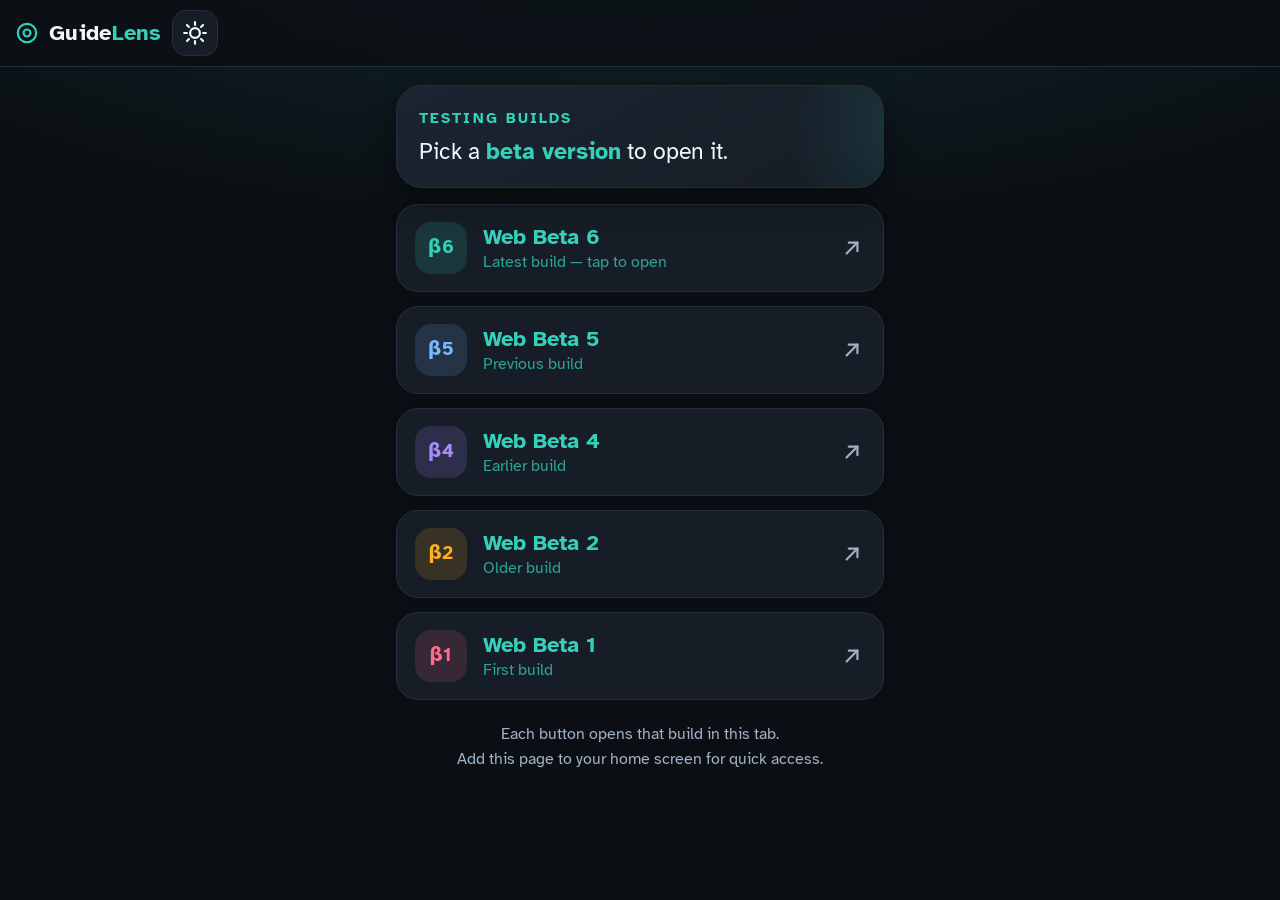
==== index.html @ 5e5329c3 "Add files via upload" ====
<!DOCTYPE html>
<html lang="en" data-theme="dark">
<head>
<meta charset="UTF-8">
<meta name="viewport" content="width=device-width, initial-scale=1.0, viewport-fit=cover">
<meta name="theme-color" content="#0B0F14">
<title>GuideLens — Beta Versions</title>
<link rel="icon" href="icons/icon-192.png">
<link rel="preconnect" href="https://fonts.googleapis.com">
<link rel="preconnect" href="https://fonts.gstatic.com" crossorigin>
<link href="https://fonts.googleapis.com/css2?family=Atkinson+Hyperlegible:ital,wght@0,400;0,700;1,400&display=swap" rel="stylesheet">
<link rel="stylesheet" href="style.css">
<style>
  .ver-tile{width:52px;height:52px;flex:0 0 auto;border-radius:16px;
    display:inline-flex;align-items:center;justify-content:center;
    font-weight:700;font-size:19px;letter-spacing:.02em;}
  .ver-note{font-size:15.5px;font-weight:400;opacity:.75;margin-top:3px;}
</style>
</head>
<body>

<svg xmlns="http://www.w3.org/2000/svg" style="display:none">
  <symbol id="i-lens" viewBox="0 0 24 24"><circle cx="12" cy="12" r="8.5"/><circle cx="12" cy="12" r="3.2"/></symbol>
  <symbol id="i-tag" viewBox="0 0 24 24"><path d="M3 12V4a1 1 0 0 1 1-1h8l9 9-9 9z"/><circle cx="8.5" cy="8.5" r="1.4" fill="currentColor" stroke="none"/></symbol>
  <symbol id="i-arrow" viewBox="0 0 24 24"><path d="M7 17 17 7"/><path d="M9 7h8v8"/></symbol>
  <symbol id="i-moon" viewBox="0 0 24 24"><path d="M21 12.8A9 9 0 1 1 11.2 3a7 7 0 0 0 9.8 9.8z"/></symbol>
  <symbol id="i-sun" viewBox="0 0 24 24"><circle cx="12" cy="12" r="4.5"/><path d="M12 2v2.5M12 19.5V22M2 12h2.5M19.5 12H22M4.6 4.6l1.8 1.8M17.6 17.6l1.8 1.8M19.4 4.6l-1.8 1.8M6.4 17.6l-1.8 1.8"/></symbol>
</svg>

<header class="appbar">
  <div class="brand">
    <svg class="ic brand-ic"><use href="#i-lens"/></svg>
    <span class="brand-name">Guide<span>Lens</span></span>
  </div>
  <div class="appbar-actions">
    <button class="iconbtn" id="themeBtn" aria-pressed="false" aria-label="Toggle dark mode"><svg class="ic"><use href="#i-moon"/></svg></button>
  </div>
</header>

<main>
<section class="screen active" aria-label="Beta versions">
  <div class="hero-card">
    <p class="eyebrow">Testing builds</p>
    <p class="hero-line">Pick a <b>beta version</b> to open it.</p>
  </div>
  <div class="stack">
    <a class="cardbtn" href="/Ammar/web-beta-6/" style="text-decoration:none">
      <span class="ver-tile tile-teal">β6</span>
      <span class="btn-label">Web Beta 6<span class="ver-note">Latest build — tap to open</span></span>
      <svg class="ic" style="margin-left:auto;color:var(--text2)"><use href="#i-arrow"/></svg>
    </a>
    <a class="cardbtn" href="/Ammar/web-beta-5/" style="text-decoration:none">
      <span class="ver-tile tile-blue">β5</span>
      <span class="btn-label">Web Beta 5<span class="ver-note">Previous build</span></span>
      <svg class="ic" style="margin-left:auto;color:var(--text2)"><use href="#i-arrow"/></svg>
    </a>
    <a class="cardbtn" href="/Ammar/web-beta-4/" style="text-decoration:none">
      <span class="ver-tile tile-violet">β4</span>
      <span class="btn-label">Web Beta 4<span class="ver-note">Earlier build</span></span>
      <svg class="ic" style="margin-left:auto;color:var(--text2)"><use href="#i-arrow"/></svg>
    </a>
    <a class="cardbtn" href="/Ammar/web-beta-2/" style="text-decoration:none">
      <span class="ver-tile tile-amber">β2</span>
      <span class="btn-label">Web Beta 2<span class="ver-note">Older build</span></span>
      <svg class="ic" style="margin-left:auto;color:var(--text2)"><use href="#i-arrow"/></svg>
    </a>
    <a class="cardbtn" href="/Ammar/web-beta-1/" style="text-decoration:none">
      <span class="ver-tile tile-rose">β1</span>
      <span class="btn-label">Web Beta 1<span class="ver-note">First build</span></span>
      <svg class="ic" style="margin-left:auto;color:var(--text2)"><use href="#i-arrow"/></svg>
    </a>
  </div>
  <p class="footnote">Each button opens that build in this tab.<br>Add this page to your home screen for quick access.</p>
</section>
</main>

<script>
// theme toggle (shares the same preference as the app)
const DEF_THEME = "dark";
let theme = (JSON.parse(localStorage.getItem("gl_settings")||"{}").theme) || DEF_THEME;
const btn = document.getElementById("themeBtn");
function apply(){
  document.documentElement.dataset.theme = theme;
  const light = theme === "light";
  btn.innerHTML = '<svg class="ic"><use href="#i-'+(light?"moon":"sun")+'"/></svg>';
  btn.setAttribute("aria-pressed", light);
  document.querySelector('meta[name="theme-color"]').setAttribute("content", light ? "#EEF2F7" : "#0B0F14");
}
btn.onclick = () => {
  theme = theme === "light" ? "dark" : "light";
  let s = {}; try{ s = JSON.parse(localStorage.getItem("gl_settings")||"{}"); }catch(e){}
  s.theme = theme; localStorage.setItem("gl_settings", JSON.stringify(s));
  apply();
};
apply();
</script>
</body>
</html>
---- style.css ----
/* ============================================================
   GuideLens — design system
   Themes: [data-theme="dark"] (default) | [data-theme="light"]
   Modes:  body.simple (elderly-friendly large-type view)
   ============================================================ */

/* ---------- Tokens ---------- */
:root{
  --font:"Atkinson Hyperlegible",Roboto,system-ui,sans-serif;
  --touch:88px; --radius:22px;
  --ease:cubic-bezier(.22,.9,.28,1);
}
[data-theme="dark"]{
  color-scheme:dark;
  --bg:#0B0F14; --bg2:#0E141B;
  --card:#161D26; --card2:#1B2430; --card-border:#242F3D;
  --text:#F2F7FF; --text2:#9FB2C6;
  --accent:#35D0BA; --accent-ink:#06231F;
  --accent-soft:rgba(53,208,186,.14);
  --blue-soft:rgba(122,184,255,.14); --violet-soft:rgba(167,139,250,.16);
  --amber-soft:rgba(255,176,32,.14); --rose-soft:rgba(255,107,139,.14);
  --red:#FF4D4F; --red-ink:#2B0606; --red-soft:rgba(255,77,79,.14);
  --warn:#FFB020;
  --chip-bg:rgba(255,255,255,.06);
  --shadow:0 10px 30px rgba(0,0,0,.45);
  --grad:linear-gradient(135deg,#3FE0C8,#18AC97);
  --scrim:rgba(0,0,0,.72);
}
[data-theme="light"]{
  color-scheme:light;
  --bg:#EEF2F7; --bg2:#FFFFFF;
  --card:#FFFFFF; --card2:#F4F7FA; --card-border:#E2E8F0;
  --text:#0F1720; --text2:#52657A;
  --accent:#0E9E88; --accent-ink:#FFFFFF;
  --accent-soft:rgba(14,158,136,.12);
  --blue-soft:rgba(37,99,235,.10); --violet-soft:rgba(124,58,237,.10);
  --amber-soft:rgba(217,119,6,.12); --rose-soft:rgba(225,29,72,.10);
  --red:#E5484D; --red-ink:#FFFFFF; --red-soft:rgba(229,72,77,.10);
  --warn:#B45309;
  --chip-bg:rgba(15,23,32,.06);
  --shadow:0 8px 24px rgba(15,23,32,.10);
  --grad:linear-gradient(135deg,#12B39C,#0B8C7A);
  --scrim:rgba(15,23,32,.45);
}

*{box-sizing:border-box;-webkit-tap-highlight-color:transparent;}
html,body{margin:0;padding:0;}
body{
  background:
    radial-gradient(120% 60% at 50% -10%, var(--accent-soft), transparent 60%),
    var(--bg);
  color:var(--text);
  font-family:var(--font);
  font-size:20px; line-height:1.45;
  min-height:100dvh;
  transition:background .3s var(--ease), color .3s var(--ease);
}
button{font-family:inherit;cursor:pointer;color:var(--text);}
button:focus-visible,[tabindex]:focus-visible,input:focus-visible{outline:3.5px solid var(--accent);outline-offset:3px;border-radius:12px;}
h2{font-size:28px;margin:0;}
main{max-width:520px;margin:0 auto;padding:0 16px 48px;}
.small{font-size:18px;color:var(--text2);}
a{color:var(--accent);}

/* ---------- Icons ---------- */
.ic{width:26px;height:26px;stroke:currentColor;fill:none;stroke-width:2;
  stroke-linecap:round;stroke-linejoin:round;flex:0 0 auto;}
.ic.sm{width:18px;height:18px;vertical-align:-3px;}
.ic-lg{width:34px;height:34px;}
.ic-xl{width:44px;height:44px;}

/* ---------- Top bar ---------- */
.appbar{
  position:sticky;top:0;z-index:20;
  display:flex;align-items:center;gap:10px;
  padding:10px 14px calc(10px);
  background:color-mix(in srgb, var(--bg) 82%, transparent);
  backdrop-filter:blur(14px);-webkit-backdrop-filter:blur(14px);
  border-bottom:1px solid var(--card-border);
  max-width:100%;
}
.brand{display:flex;align-items:center;gap:9px;min-width:0;}
.brand-ic{color:var(--accent);}
.brand-name{font-weight:700;font-size:22px;letter-spacing:.3px;white-space:nowrap;}
.brand-name span{color:var(--accent);}
.chips{display:flex;gap:6px;margin-left:auto;overflow:hidden;}
.chip{display:inline-flex;align-items:center;gap:6px;white-space:nowrap;
  font-size:15.5px;color:var(--text2);background:var(--chip-bg);
  border:1px solid var(--card-border);border-radius:999px;padding:5px 11px;}
.appbar-actions{display:flex;gap:8px;}
.iconbtn{
  width:46px;height:46px;flex:0 0 auto;border-radius:14px;
  display:inline-flex;align-items:center;justify-content:center;
  background:var(--card);border:1.5px solid var(--card-border);
  transition:transform .15s var(--ease), background .2s;
}
.iconbtn:active{transform:scale(.92);}
.iconbtn[aria-pressed="true"]{background:var(--accent-soft);border-color:var(--accent);color:var(--accent);}

/* ---------- Screens ---------- */
.screen{display:none;animation:fade .28s var(--ease);}
.screen.active{display:block;}
@keyframes fade{from{opacity:0;transform:translateY(8px);}to{opacity:1;transform:none;}}
.scr-head{display:flex;align-items:center;gap:12px;margin:18px 2px 6px;}

/* ---------- Home ---------- */
.hero-card{
  margin-top:18px;padding:22px 22px 20px;border-radius:26px;
  background:linear-gradient(150deg,var(--card2),var(--card));
  border:1.5px solid var(--card-border);box-shadow:var(--shadow);
  position:relative;overflow:hidden;
}
.hero-card::after{content:"";position:absolute;inset:auto -30% -60% auto;width:240px;height:240px;
  background:radial-gradient(closest-side,var(--accent-soft),transparent);pointer-events:none;}
.eyebrow{margin:0 0 6px;font-size:15px;font-weight:700;letter-spacing:.14em;
  text-transform:uppercase;color:var(--accent);}
.hero-line{margin:0;font-size:23px;line-height:1.35;}
.hero-line b{color:var(--accent);}

.stack{display:flex;flex-direction:column;gap:14px;margin-top:16px;}
.duo{display:grid;grid-template-columns:1fr 1fr;gap:14px;}

.btn-primary{
  min-height:var(--touch);width:100%;border:none;border-radius:var(--radius);
  background:var(--grad);color:var(--accent-ink);
  font-size:23px;font-weight:700;letter-spacing:.2px;
  display:flex;align-items:center;justify-content:center;gap:14px;
  box-shadow:0 8px 22px color-mix(in srgb, var(--accent) 30%, transparent);
  transition:transform .15s var(--ease), box-shadow .2s;
}
.btn-primary:active{transform:scale(.98);}
.btn-danger{
  min-height:var(--touch);width:100%;border:none;border-radius:var(--radius);
  background:var(--red);color:var(--red-ink);
  font-size:23px;font-weight:700;
  display:flex;align-items:center;justify-content:center;gap:12px;
  box-shadow:0 8px 22px color-mix(in srgb, var(--red) 28%, transparent);
  transition:transform .15s var(--ease);
}
.btn-danger:active{transform:scale(.98);}
.btn-talk{min-height:104px;font-size:25px;}
.btn-hold{user-select:none;-webkit-user-select:none;touch-action:none;}
.btn-label{display:flex;flex-direction:column;align-items:flex-start;line-height:1.2;text-align:left;}
.btn-label small{font-size:15.5px;font-weight:400;opacity:.75;margin-top:3px;}
.btn-primary .btn-label,.btn-danger .btn-label{align-items:center;text-align:center;}

.cardbtn{
  min-height:var(--touch);width:100%;border-radius:var(--radius);
  background:var(--card);border:1.5px solid var(--card-border);
  display:flex;align-items:center;gap:16px;padding:14px 18px;
  box-shadow:0 2px 10px rgba(0,0,0,.12);
  transition:transform .15s var(--ease), border-color .2s, background .2s;
}
.cardbtn:active{transform:scale(.98);background:var(--card2);}
.cardbtn .btn-label{font-size:22px;font-weight:700;}
.duo .cardbtn{flex-direction:column;justify-content:center;gap:10px;padding:16px 10px;}
.duo .cardbtn .btn-label{align-items:center;text-align:center;font-size:19px;}

.tile{width:52px;height:52px;flex:0 0 auto;border-radius:16px;
  display:inline-flex;align-items:center;justify-content:center;}
.tile-teal{background:var(--accent-soft);color:var(--accent);}
.tile-blue{background:var(--blue-soft);color:#7AB8FF;}
[data-theme="light"] .tile-blue{color:#2563EB;}
.tile-violet{background:var(--violet-soft);color:#A78BFA;}
[data-theme="light"] .tile-violet{color:#7C3AED;}
.tile-amber{background:var(--amber-soft);color:var(--warn);}
.tile-rose{background:var(--rose-soft);color:#FF6B8B;}
[data-theme="light"] .tile-rose{color:#E11D48;}
.tile-gray{background:var(--chip-bg);color:var(--text2);}
.tile-red{background:var(--red-soft);color:var(--red);}

/* SOS home card — must beat .cardbtn (defined above): full red, always visible */
.cardbtn.sos-card{
  background:var(--red); color:var(--red-ink);
  border:2.5px solid color-mix(in srgb, var(--red) 70%, #00000055);
  box-shadow:0 8px 24px color-mix(in srgb, var(--red) 38%, transparent);
}
.cardbtn.sos-card:active{transform:scale(.98);}
.cardbtn.sos-card small{opacity:.85;}
.cardbtn.sos-card .tile{background:rgba(255,255,255,.25);color:inherit;}
.footnote{text-align:center;color:var(--text2);font-size:16px;margin:22px 8px 0;line-height:1.6;}

/* Simple view — home */
.simple-only{display:none;}
body.simple .secondary{display:none;}
body.simple .simple-only{display:flex;}
body.simple .duo{display:none;}
body.simple .hero-line{font-size:27px;}
body.simple .btn-talk{min-height:128px;font-size:28px;}
body.simple .cardbtn .btn-label{font-size:25px;}
body.simple .cardbtn{min-height:104px;}
body.simple .btn-label small{font-size:18px;}

/* ---------- Forms / settings ---------- */
input[type=text],input[type=tel]{
  width:100%;min-height:66px;font-family:inherit;font-size:22px;
  background:var(--card);border:1.5px solid var(--card-border);border-radius:16px;
  color:var(--text);padding:12px 18px;}
input::placeholder{color:var(--text2);opacity:.7;}

.group{background:var(--card);border:1.5px solid var(--card-border);
  border-radius:var(--radius);padding:6px;box-shadow:0 2px 10px rgba(0,0,0,.10);}
.group-label{margin:10px 10px 4px;font-size:16px;font-weight:700;color:var(--text2);}
.row{display:flex;align-items:center;gap:14px;min-height:70px;
  border-radius:16px;padding:10px 14px;font-size:21px;font-weight:700;}
.row-sub{display:block;font-size:15.5px;font-weight:400;color:var(--text2);}
.slider-row{flex-direction:column;align-items:stretch;gap:10px;font-size:19px;}
input[type=range]{width:100%;height:44px;accent-color:var(--accent);}

/* iOS-style switches */
.switch{appearance:none;-webkit-appearance:none;width:58px;height:34px;flex:0 0 auto;
  border-radius:999px;background:var(--chip-bg);border:1.5px solid var(--card-border);
  position:relative;transition:background .2s var(--ease),border-color .2s;cursor:pointer;}
.switch::after{content:"";position:absolute;top:2.5px;left:3px;width:26px;height:26px;
  border-radius:50%;background:var(--text2);transition:transform .2s var(--ease),background .2s;}
.switch:checked{background:var(--accent);border-color:var(--accent);}
.switch:checked::after{transform:translateX(24px);background:#fff;}

/* segmented controls */
.seg{display:grid;grid-auto-flow:column;grid-auto-columns:1fr;gap:6px;padding:6px;margin:4px 0;}
.seg label{position:relative;display:block;}
.seg input{position:absolute;opacity:0;pointer-events:none;}
.seg span{
  display:flex;align-items:center;justify-content:center;gap:8px;
  min-height:58px;border-radius:14px;font-size:19px;font-weight:700;
  background:var(--card2);border:1.5px solid var(--card-border);color:var(--text2);
  transition:all .18s var(--ease);cursor:pointer;text-align:center;padding:6px 8px;}
.seg input:checked + span{background:var(--accent-soft);border-color:var(--accent);color:var(--accent);}
.seg input:focus-visible + span{outline:3.5px solid var(--accent);outline-offset:2px;}

/* ---------- Status cards / camera ---------- */
.statuscard{font-size:23px;font-weight:700;background:var(--card);
  border:1.5px solid var(--card-border);border-radius:var(--radius);
  padding:18px;min-height:92px;box-shadow:0 2px 10px rgba(0,0,0,.10);}
#camwrap{position:relative;border-radius:var(--radius);overflow:hidden;
  border:1.5px solid var(--card-border);box-shadow:var(--shadow);}
video{width:100%;display:block;background:#000;}
#overlay{position:absolute;inset:0;width:100%;height:100%;pointer-events:none;}
button#camStop,button#navStop,button#btnTestVoice,button#btnSaveSettings~button{
  min-height:var(--touch);width:100%;border-radius:var(--radius);
  background:var(--card);border:1.5px solid var(--card-border);
  font-size:22px;font-weight:700;
  display:flex;align-items:center;justify-content:center;gap:12px;
  transition:transform .15s var(--ease);}
button#camStop:active{transform:scale(.98);}

/* ---------- SOS ---------- */
.sos-panel{display:flex;flex-direction:column;align-items:center;gap:12px;text-align:center;
  margin-top:14px;padding:26px 20px;border-radius:var(--radius);
  background:var(--red-soft);border:1.5px solid color-mix(in srgb, var(--red) 40%, transparent);
  color:var(--red);}

/* ---------- Dialog ---------- */
dialog{
  background:var(--card);color:var(--text);
  border:1.5px solid var(--card-border);border-radius:26px;
  max-width:480px;width:92%;padding:26px;box-shadow:var(--shadow);
}
dialog::backdrop{background:var(--scrim);backdrop-filter:blur(3px);}
dialog h2{margin:12px 0 10px;}
dialog .stack{margin-top:16px;}

/* ---------- Screen-reader live regions ---------- */
#live,#alerts{position:absolute;width:1px;height:1px;overflow:hidden;clip:rect(0 0 0 0);white-space:nowrap;}

/* ---------- Simple view — global ---------- */
body.simple{font-size:23px;}
body.simple .chip{font-size:17.5px;padding:7px 13px;}
body.simple .iconbtn{width:56px;height:56px;}
body.simple .statuscard{font-size:26px;min-height:104px;}
body.simple h2{font-size:32px;}
body.simple .screen.active{animation:none;}
body.simple .card,body.simple .cardbtn{box-shadow:none;}
body.simple input[type=text],body.simple input[type=tel]{min-height:78px;font-size:25px;}

/* ---------- Reduced motion ---------- */
@media (prefers-reduced-motion:reduce){
  *,*::before,*::after{animation-duration:.001s !important;transition-duration:.001s !important;}
}
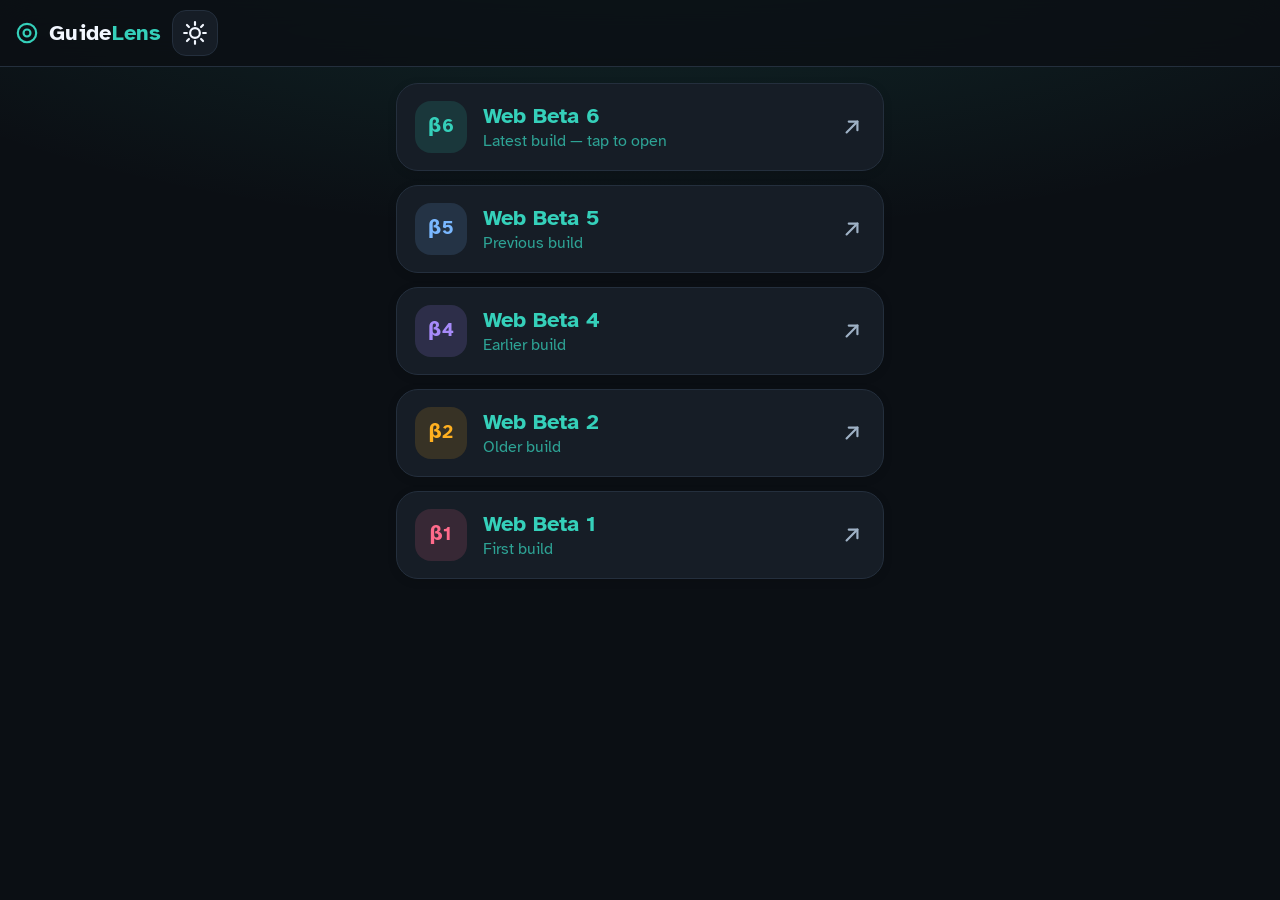
==== commit 14792a3f: "Remove hero card and footnote from index.html Removed hero card and footnote from beta versions sect" ====
--- a/index.html
+++ b/index.html
@@ -39,10 +39,7 @@
 
 <main>
 <section class="screen active" aria-label="Beta versions">
-  <div class="hero-card">
-    <p class="eyebrow">Testing builds</p>
-    <p class="hero-line">Pick a <b>beta version</b> to open it.</p>
-  </div>
+  
   <div class="stack">
     <a class="cardbtn" href="/Ammar/web-beta-6/" style="text-decoration:none">
       <span class="ver-tile tile-teal">β6</span>
@@ -70,7 +67,6 @@
       <svg class="ic" style="margin-left:auto;color:var(--text2)"><use href="#i-arrow"/></svg>
     </a>
   </div>
-  <p class="footnote">Each button opens that build in this tab.<br>Add this page to your home screen for quick access.</p>
 </section>
 </main>
 
@@ -95,4 +91,4 @@
 apply();
 </script>
 </body>
-</html>+</html>
